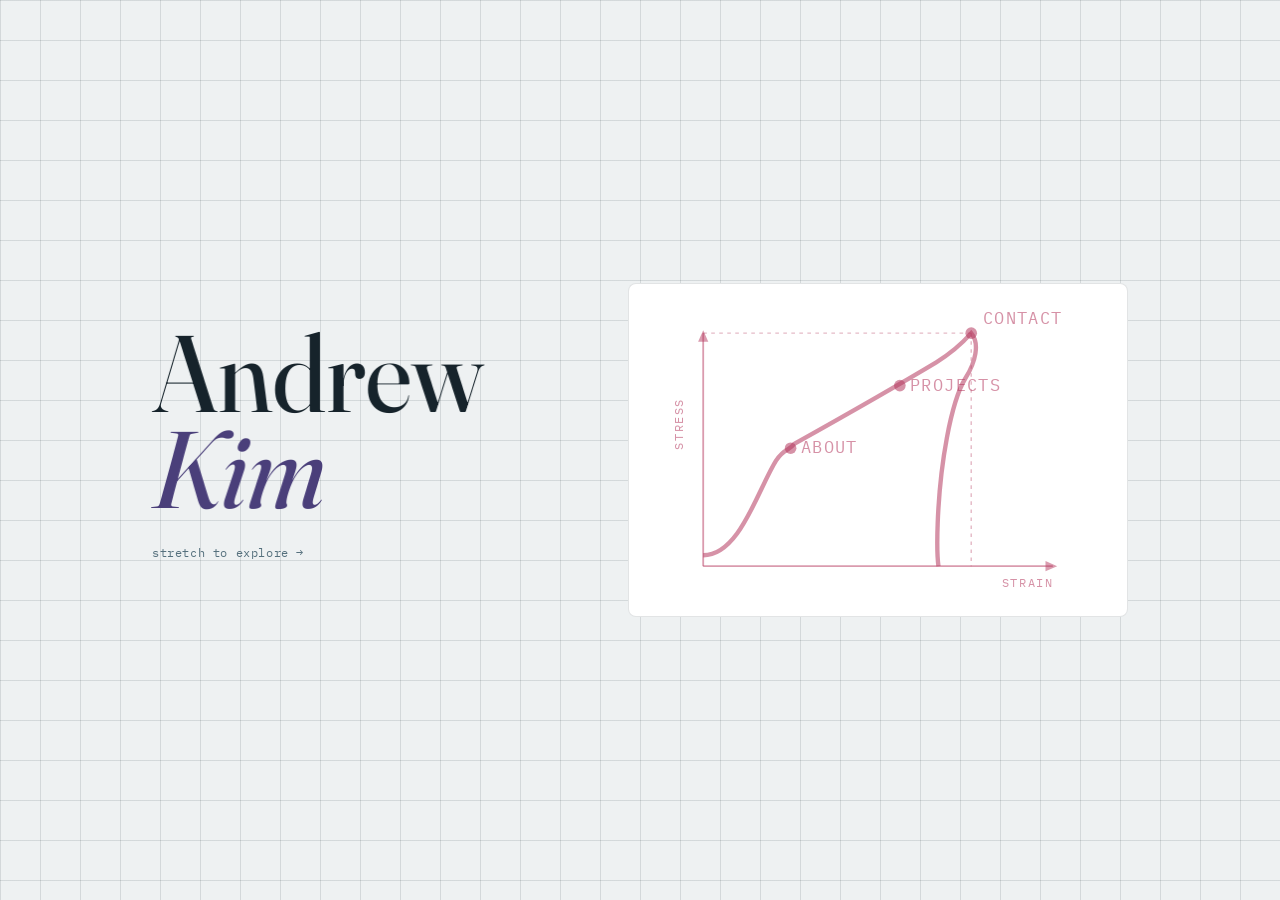
==== index.html @ 44622875 "Initial portfolio" ====
<!DOCTYPE html>
<html lang="en">
<head>
<meta charset="UTF-8">
<meta name="viewport" content="width=device-width, initial-scale=1.0">
<title>Andrew Kim — Portfolio</title>
<link rel="stylesheet" href="https://fonts.googleapis.com/css2?family=Fraunces:ital,opsz,wght@0,9..144,340..600;1,9..144,400..560&family=Public+Sans:wght@400;500;600;700&family=IBM+Plex+Mono:wght@400;500;600&display=swap">
<link rel="stylesheet" href="style.css">
</head>
<body>

<main>
  <section id="intro" class="wrap">
    <div class="hero-name">
      <div class="grip-zone" id="grip">
        <h1 id="gripText"><span class="first">Andrew</span><span class="last">Kim</span></h1>
      </div>
      <p class="pull-status" id="pullStatus">stretch to explore →</p>
      <nav class="quiet-nav" aria-label="Site navigation">
        <a href="about.html">About</a>
        <a href="projects.html">Projects</a>
        <a href="contact.html">Contact</a>
      </nav>
    </div>
    <div class="hero-graph" id="heroGraph">
      <svg id="heroCurve" class="hero-curve" viewBox="0 0 600 400" preserveAspectRatio="xMidYMid meet" aria-hidden="true">
        <!-- axis, origin at (60,360) -- this panel has its own card background now,
             so the axis doesn't need to chase the page's background grid to look right -->

        <line class="curve-axis-line" x1="60" y1="360" x2="60" y2="40"/>
        <line class="curve-axis-line" x1="60" y1="360" x2="540" y2="360"/>
        <polygon class="curve-axis-arrow" points="53,52 67,52 60,36"/>
        <polygon class="curve-axis-arrow" points="530,353 530,367 546,360"/>
        <text class="curve-axis-label" x="470" y="388">STRAIN</text>
        <text class="curve-axis-label" x="32" y="200" transform="rotate(-90 32 200)">STRESS</text>

        <line class="curve-guide-line" x1="60" y1="40" x2="428" y2="40"/>
        <line class="curve-guide-line" x1="428" y1="40" x2="428" y2="360"/>

        <path d="M60,345 C110,345 135,255 160,215 C172,197 178,202 185,192 C260,150 330,110 380,80 C398,69 412,58 428,40 C440,54 434,80 420,102 C400,135 385,220 382,300 C381,325 381,345 383,360"/>

        <g class="tick" data-dest="about.html" transform="translate(180,198)">
          <circle r="8"/><text x="14" y="7">ABOUT</text>
        </g>
        <g class="tick" data-dest="projects.html" transform="translate(330,112)">
          <circle r="8"/><text x="14" y="7">PROJECTS</text>
        </g>
        <g class="tick" data-dest="contact.html" transform="translate(428,40)">
          <circle r="8"/><text x="16" y="-12">CONTACT</text>
        </g>
      </svg>
    </div>
  </section>
</main>

<script src="script.js"></script>
</body>
</html>
---- style.css ----
:root{
  color-scheme: light;
  --paper: #eef1f2;
  --paper-raised: #ffffff;
  --ink: #16232b;
  --ink-muted: #55707d;
  --line: rgba(22,35,43,0.12);
  --line-strong: rgba(22,35,43,0.30);
  --blueprint: #2b5c8a;
  --blueprint-soft: rgba(43,92,138,0.10);
  --hema: #4a3f7a;
  --hema-soft: rgba(74,63,122,0.10);
  --eosin: #b5395f;
  --eosin-soft: rgba(181,57,95,0.10);
  --shadow: rgba(22,35,43,0.16);
  --cat-materials: #2a78d6;
  --cat-hybrid: #eb6834;
  --cat-bme: #1baf7a;
}
@media (prefers-color-scheme: dark){
  :root:not([data-theme="light"]){
    color-scheme: dark;
    --paper: #0e161d;
    --paper-raised: #16212a;
    --ink: #dfe8ea;
    --ink-muted: #93aab3;
    --line: rgba(223,232,234,0.16);
    --line-strong: rgba(223,232,234,0.32);
    --blueprint: #6fb2e0;
    --blueprint-soft: rgba(111,178,224,0.14);
    --hema: #a394e8;
    --hema-soft: rgba(163,148,232,0.14);
    --eosin: #ef85a6;
    --eosin-soft: rgba(239,133,166,0.14);
    --shadow: rgba(0,0,0,0.45);
    --cat-materials: #3987e5;
    --cat-hybrid: #d95926;
    --cat-bme: #199e70;
  }
}
:root[data-theme="dark"]{
  color-scheme: dark;
  --paper: #0e161d;
  --paper-raised: #16212a;
  --ink: #dfe8ea;
  --ink-muted: #93aab3;
  --line: rgba(223,232,234,0.16);
  --line-strong: rgba(223,232,234,0.32);
  --blueprint: #6fb2e0;
  --blueprint-soft: rgba(111,178,224,0.14);
  --hema: #a394e8;
  --hema-soft: rgba(163,148,232,0.14);
  --eosin: #ef85a6;
  --eosin-soft: rgba(239,133,166,0.14);
  --shadow: rgba(0,0,0,0.45);
  --cat-materials: #3987e5;
  --cat-hybrid: #d95926;
  --cat-bme: #199e70;
}

*{ box-sizing: border-box; }
body{
  background: var(--paper);
  color: var(--ink);
  font-family: "Public Sans", system-ui, -apple-system, sans-serif;
  font-size: 16px;
  line-height: 1.6;
  margin: 0;
  -webkit-font-smoothing: antialiased;
  background-image:
    linear-gradient(var(--line) 1px, transparent 1px),
    linear-gradient(90deg, var(--line) 1px, transparent 1px);
  background-size: 40px 40px;
}
h1,h2,h3{ font-family: "Fraunces", Georgia, serif; text-wrap: balance; margin: 0; }
em{ font-style: italic; color: var(--eosin); }
.mono{ font-family: "IBM Plex Mono", ui-monospace, monospace; }
a{ color: var(--blueprint); }
::selection{ background: var(--eosin-soft); color: var(--ink); }
:focus-visible{ outline: 2px solid var(--eosin); outline-offset: 3px; }

.wrap{ max-width: 1040px; margin: 0 auto; padding: 0 32px; }
.eyebrow{
  font-family: "IBM Plex Mono", monospace;
  font-size: 12.5px;
  letter-spacing: 0.11em;
  text-transform: uppercase;
  color: var(--ink-muted);
  display: flex; align-items: center; gap: 10px;
}
.eyebrow .tag{
  width: 7px; height: 7px; border-radius: 50%;
  background: currentColor;
}
main > section{ padding: 84px 0 96px; }

/* ---------- SITE NAV (About / Projects / Contact pages) ---------- */
.site-nav{
  display: flex; align-items: center; justify-content: space-between; flex-wrap: wrap; gap: 12px;
  max-width: 1040px; margin: 0 auto;
  padding: 36px 32px 0;
}
.site-nav-home{
  font-family: "IBM Plex Mono", monospace; font-size: 13px; letter-spacing: .06em;
  color: var(--ink); text-decoration: none; font-weight: 600;
}
.site-nav-home:hover{ color: var(--eosin); }
.site-nav-links{ display: flex; gap: 22px; }
.site-nav-links a{
  font-family: "IBM Plex Mono", monospace; font-size: 12px; letter-spacing: .06em; text-transform: uppercase;
  color: var(--ink-muted); text-decoration: none; transition: color .2s ease;
}
.site-nav-links a:hover{ color: var(--eosin); }
.site-nav-links a.active{ color: var(--eosin); font-weight: 600; }

/* ---------- HOME: name only, drag-to-navigate ---------- */
#intro{
  min-height: 100vh;
  display: flex; flex-direction: row; align-items: center; justify-content: space-between;
  flex-wrap: wrap;
  gap: 48px;
  padding: 48px 32px;
}
.hero-name{ flex: 1 1 320px; min-width: 280px; }
.hero-graph{
  flex: 0 1 500px;
  width: min(100%, 500px);
  aspect-ratio: 3 / 2;
  background: var(--paper-raised);
  border: 1px solid var(--line);
  border-radius: 8px;
  padding: 20px;
}
.hero-graph svg{ width: 100%; height: 100%; display: block; }
@keyframes graphHint{
  0%{ transform: scale(1); filter: none; }
  40%{ transform: scale(1.025); filter: drop-shadow(0 0 12px var(--eosin)); }
  100%{ transform: scale(1); filter: none; }
}
.hero-graph.hint{ animation: graphHint 1.5s ease-in-out; }
@media (max-width: 760px){
  #intro{ flex-direction: column; align-items: flex-start; justify-content: center; gap: 40px; }
  .hero-graph{ width: 100%; max-width: 420px; align-self: center; }
}

.grip-zone{
  -webkit-user-select:none; user-select:none;
  cursor: grab;
  display: block;
  touch-action: none;
}
.grip-zone:active{ cursor: grabbing; }
#gripText{
  font-family: "Fraunces", Georgia, serif;
  font-weight: 430;
  /* the name shares the row with the graph panel above 760px, so it gets a
     smaller share of viewport width there than it does full-width on mobile */
  font-size: clamp(3.8rem, 15vw, 8rem);
  line-height: 0.88;
  letter-spacing: -0.01em;
  transform-origin: left center;
  will-change: transform, letter-spacing;
}
@media (min-width: 761px){
  #gripText{ font-size: clamp(4.6rem, 8.5vw, 11rem); }
}
#gripText .first, #gripText .last{ display: block; }
#gripText .last{ font-style: italic; color: var(--hema); }

.pull-status{
  margin-top: 26px;
  min-height: 1.4em;
  display: inline-block;
  transform-origin: left center;
  font-family: "IBM Plex Mono", monospace; font-size: 12px; letter-spacing: .05em;
  color: var(--ink-muted);
}
@keyframes pullHint{
  0%{ transform: scaleX(1); text-shadow: none; color: var(--ink-muted); }
  45%{ transform: scaleX(1.06); text-shadow: 0 0 10px var(--eosin); color: var(--eosin); }
  100%{ transform: scaleX(1); text-shadow: none; color: var(--ink-muted); }
}
.pull-status.hint{ animation: pullHint 1.5s ease-in-out; }

/* the stress-strain graph is a standalone nav panel now, not background art
   hiding behind the text, so it can stay clearly visible on its own */
.hero-curve{ pointer-events: none; overflow: visible; }
.hero-curve path{ fill: none; stroke: var(--eosin); stroke-width: 6; stroke-opacity: .55; }
.hero-curve .curve-axis-line{ stroke: var(--eosin); stroke-width: 2.5; stroke-opacity: .5; fill: none; }
.hero-curve .curve-axis-arrow{ fill: var(--eosin); fill-opacity: .5; }
.hero-curve .curve-guide-line{ stroke: var(--eosin); stroke-width: 2; stroke-dasharray: 5 6; stroke-opacity: .35; fill: none; }
.hero-curve .curve-axis-label{
  font-family: "IBM Plex Mono", monospace; font-size: 16px; letter-spacing: .14em;
  fill: var(--eosin); opacity: .55;
}
.hero-curve .tick circle{ fill: var(--eosin); opacity: .55; transition: opacity .2s ease, r .2s ease; }
.hero-curve .tick text{
  font-family: "IBM Plex Mono", monospace; font-size: 24px; letter-spacing: .08em;
  fill: var(--eosin); opacity: .55; transition: opacity .2s ease;
}
.hero-curve .tick.armed circle{ opacity: 1; r: 13; }
.hero-curve .tick.armed text{ opacity: 1; font-weight: 600; }
@media (max-width: 520px){
  .hero-curve .tick text{ font-size: 19px; }
  .hero-curve .curve-axis-label{ font-size: 13px; }
}

/* keyboard/assistive-tech route to the same three pages, hidden until focused */
.quiet-nav{
  position: absolute; width: 1px; height: 1px; overflow: hidden;
  clip: rect(0,0,0,0); white-space: nowrap; margin-top: 20px;
}
.quiet-nav:focus-within{
  position: fixed; top: 16px; left: 16px; width: auto; height: auto; overflow: visible;
  clip: auto; white-space: normal;
  background: var(--paper-raised); border: 1px solid var(--line-strong); border-radius: 6px;
  padding: 10px 14px; display: flex; gap: 14px; z-index: 200;
}
.quiet-nav a{ font-family:"IBM Plex Mono", monospace; font-size: 12px; color: var(--ink); text-decoration: none; }
.quiet-nav a:hover, .quiet-nav a:focus{ color: var(--eosin); }

/* ---------- SECTION / PAGE HEADERS ---------- */
.phase-head{ margin-bottom: 36px; max-width: 640px; }
.phase-head h2{ font-size: clamp(1.7rem, 3.4vw, 2.5rem); margin-top: 8px; font-weight: 460; }
.phase-head .kicker{ color: var(--ink-muted); }

/* ---------- ABOUT ---------- */
.about-grid{ display:grid; grid-template-columns: 1.3fr 1fr; gap: 48px; align-items:start; }
.about-grid p{ margin: 0 0 16px; max-width: 60ch; }
.discipline-list{ display:flex; flex-direction:column; gap:14px; }
.discipline-row{
  background: var(--paper-raised);
  border:1px solid var(--line);
  border-left: 3px solid var(--blueprint);
  border-radius: 3px;
  padding: 14px 16px;
}
.discipline-row.alt{ border-left-color: var(--eosin); }
.discipline-row h4{ margin:0 0 4px; font-size: .95rem; font-weight:600; }
.discipline-row p{ margin:0; font-size: .88rem; color: var(--ink-muted); max-width: none; }

/* ---------- PROJECTS / CHART ---------- */
.chart-layout{ display:grid; grid-template-columns: 1.15fr 1fr; gap: 40px; align-items:start; }
.chart-card{ background: var(--paper-raised); border:1px solid var(--line); border-radius: 6px; padding: 20px 20px 14px; }
.chart-card svg{ width:100%; height:auto; display:block; overflow: visible; }
.axis-label{ font-family:"IBM Plex Mono",monospace; font-size: 10.5px; letter-spacing:.07em; fill: var(--ink-muted); text-transform: uppercase; }
.quad-label{ font-family:"IBM Plex Mono",monospace; font-size: 9.5px; letter-spacing:.06em; fill: var(--ink-muted); opacity:.55; text-transform: uppercase; }
.grid-line{ stroke: var(--line); stroke-width:1; }
.axis-line{ stroke: var(--line-strong); stroke-width:1; stroke-dasharray: 2 4; }
.pt{ cursor: pointer; }
.pt circle.halo{ fill: none; stroke-width: 2; opacity:0; transition: opacity .15s ease, r .15s ease; }
.pt:hover circle.halo, .pt.active circle.halo{ opacity: 1; }
.pt circle.core{ stroke: var(--paper-raised); stroke-width:2; transition: r .15s ease; }
.pt:hover circle.core, .pt.active circle.core{ r: 8; }
.pt text{ font-family:"IBM Plex Mono",monospace; font-size: 10px; fill: var(--ink); pointer-events:none; }
.pt.active text, .pt:hover text{ font-weight: 600; }

.legend{ display:flex; flex-wrap:wrap; gap: 14px 20px; margin-top: 16px; padding-top:14px; border-top: 1px solid var(--line); }
.legend button{
  display:flex; align-items:center; gap:7px;
  background:none; border:none; padding:0; cursor:pointer;
  font-family:"IBM Plex Mono",monospace; font-size: 11.5px; letter-spacing:.03em;
  color: var(--ink-muted);
}
.legend button.off{ opacity:.35; }
.legend .swatch{ width:10px; height:10px; border-radius:50%; flex:none; }

.detail-card{
  background: var(--paper-raised); border:1px solid var(--line); border-radius: 6px;
  padding: 24px; min-height: 100%;
}
.detail-card .tagrow{ display:flex; gap:8px; margin-bottom: 12px; flex-wrap:wrap; }
.pill{
  font-family:"IBM Plex Mono",monospace; font-size: 10.5px; letter-spacing:.05em; text-transform:uppercase;
  padding: 3px 9px; border-radius: 999px; border: 1px solid var(--line-strong); color: var(--ink-muted);
}
.pill.featured{ background: var(--eosin-soft); color: var(--eosin); border-color: var(--eosin); }
.detail-card h3{ font-size: 1.3rem; font-weight:520; margin-bottom: 10px; }
.detail-card p{ margin: 0 0 12px; color: var(--ink-muted); }
.detail-card .stat-row{ display:flex; gap: 18px; margin-top: 16px; padding-top:14px; border-top:1px solid var(--line); flex-wrap:wrap;}
.detail-card .stat{ font-family:"IBM Plex Mono",monospace; }
.detail-card .stat b{ display:block; font-size: 1.05rem; color: var(--ink); }
.detail-card .stat span{ font-size: 10.5px; color: var(--ink-muted); text-transform:uppercase; letter-spacing:.06em; }
.shot-slot{
  margin: 12px 0 16px; height: 140px; border-radius: 4px;
  border: 1.5px dashed var(--line-strong); background: var(--paper);
  display:flex; flex-direction:column; align-items:center; justify-content:center; gap:8px;
  color: var(--ink-muted);
}
.shot-slot svg{ width: 26px; height: 26px; }
.shot-slot span{ font-family:"IBM Plex Mono",monospace; font-size: 10.5px; letter-spacing:.07em; text-transform:uppercase; }
.code-link{
  display:inline-block; margin-top: 4px;
  font-family:"IBM Plex Mono",monospace; font-size: 12.5px;
  color: var(--blueprint); text-decoration:none; border-bottom: 1px solid currentColor; padding-bottom:2px;
}
.code-link:hover{ color: var(--eosin); }

/* ---------- CONTACT ---------- */
#contact{ padding-bottom: 120px; }
.contact-grid{ display:grid; grid-template-columns: 0.8fr 1.2fr; gap: 48px; align-items:start; }
.contact-links{ display:flex; flex-direction:column; gap:10px; font-family:"IBM Plex Mono",monospace; }
.contact-links a{ color: var(--ink); text-decoration:none; border-bottom: 1px solid var(--line-strong); padding-bottom:2px; width: fit-content; }
.contact-links a:hover{ color: var(--eosin); border-color: var(--eosin); }
.contact-form{ display:flex; flex-direction:column; gap: 14px; }
.contact-form label{
  display:flex; flex-direction:column; gap:6px;
  font-family:"IBM Plex Mono",monospace; font-size: 11px; letter-spacing:.06em; text-transform:uppercase; color: var(--ink-muted);
}
.contact-form input, .contact-form textarea{
  font: 14px/1.5 "Public Sans", sans-serif; color: var(--ink);
  background: var(--paper); border: 1px solid var(--line-strong); border-radius: 4px;
  padding: 9px 11px; resize: vertical;
}
.contact-form input:focus, .contact-form textarea:focus{ outline: 2px solid var(--eosin); outline-offset: 1px; border-color: var(--eosin); }
.contact-form button{
  align-self:flex-start; font-family:"IBM Plex Mono",monospace; font-size: 12px; letter-spacing:.08em; text-transform:uppercase;
  background: var(--ink); color: var(--paper); border:none; border-radius:4px; padding: 10px 20px; cursor:pointer;
}
.contact-form button:hover{ background: var(--eosin); }
.linklike{ background:none; border:none; padding:0; font: inherit; color: var(--blueprint); text-decoration:underline; cursor:pointer; }
.linklike:hover{ color: var(--eosin); }
.footnote{ margin-top: 60px; font-family:"IBM Plex Mono",monospace; font-size: 11.5px; color: var(--ink-muted); line-height:1.7; }

/* ---------- MODAL ---------- */
.modal-backdrop{
  position: fixed; inset:0; background: rgba(10,14,17,0.55);
  display:flex; align-items:center; justify-content:center; padding: 24px;
  z-index: 100; opacity:0; pointer-events:none; transition: opacity .18s ease;
}
.modal-backdrop.open{ opacity:1; pointer-events:auto; }
.modal{
  background: var(--paper-raised); border:1px solid var(--line-strong); border-radius: 6px;
  max-width: 560px; width:100%; max-height: 82vh; overflow-y:auto;
  padding: 28px 30px 24px; transform: translateY(10px); transition: transform .18s ease;
}
.modal-backdrop.open .modal{ transform: none; }
.modal-head{ display:flex; justify-content:space-between; align-items:flex-start; gap: 16px; border-bottom: 1px solid var(--line); padding-bottom:14px; margin-bottom: 16px; }
.modal-head h3{ font-size: 1.15rem; font-weight:600; font-family:"IBM Plex Mono",monospace; letter-spacing:.02em; }
.modal-head .sub{ font-size:11.5px; color: var(--ink-muted); margin-top:4px; font-family:"IBM Plex Mono",monospace; }
.modal-close{ background:none; border:1px solid var(--line-strong); border-radius:3px; width:26px; height:26px; cursor:pointer; color:var(--ink-muted); flex:none; }
.modal-close:hover{ color: var(--eosin); border-color: var(--eosin); }
.spec-table{ width:100%; border-collapse: collapse; font-size: 13.5px; }
.spec-table tr{ border-top: 1px solid var(--line); }
.spec-table tr:first-child{ border-top:none; }
.spec-table td{ padding: 9px 0; vertical-align: top; }
.spec-table td.prop{ width: 46%; color: var(--ink-muted); }
.spec-table td.prop small{ display:block; font-size:10.5px; opacity:.8; }
.spec-table td.val{ font-family:"IBM Plex Mono",monospace; font-variant-numeric: tabular-nums; text-align:right; }
.modal-foot{ margin-top:16px; padding-top:14px; border-top:1px dashed var(--line-strong); font-size:11.5px; color: var(--ink-muted); font-family:"IBM Plex Mono",monospace; }

@media (max-width: 860px){
  .about-grid, .chart-layout, .contact-grid{ grid-template-columns: 1fr; }
}
@media (max-width: 640px){
  .pt text{ display: none; }
  .chart-card{ padding: 16px 14px 12px; }
  main > section{ padding: 56px 0 64px; }
  .wrap{ padding: 0 20px; }
  .site-nav{ padding: 24px 20px 0; }
}
@media (prefers-reduced-motion: reduce){
  *{ transition-duration: .001ms !important; animation-duration: .001ms !important; }
}
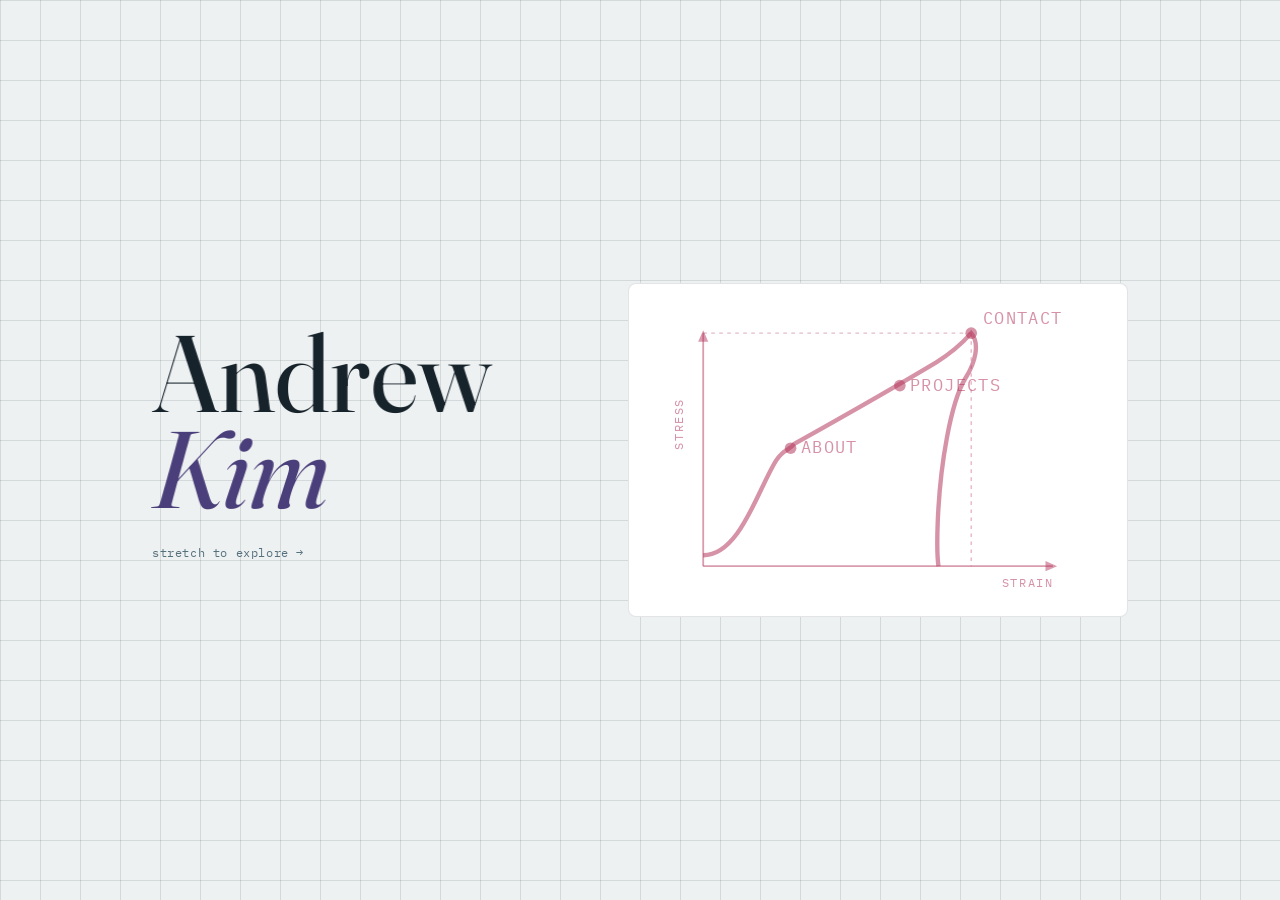
==== commit 330e5adc: "Add rubric-required pieces: this site as a listed project, AI-usage comments throughout the code, fo" ====
--- a/index.html
+++ b/index.html
@@ -1,4 +1,10 @@
 <!DOCTYPE html>
+<!--
+  AI usage note: this site (structure, styling, and interactivity) was built
+  with Claude (Anthropic) as a coding partner. See PROMPT_LOG.md and
+  README.md in the repo root for the full conversation and a summary of
+  how/why each piece was built.
+-->
 <html lang="en">
 <head>
 <meta charset="UTF-8">
--- a/style.css
+++ b/style.css
@@ -1,3 +1,7 @@
+/* AI usage note (Claude, Anthropic): layout, the color system below, and
+   most of this stylesheet were built with Claude as a coding partner --
+   see PROMPT_LOG.md in the repo root for the conversation, and script.js
+   for a more detailed note on the interactive mechanics specifically. */
 :root{
   color-scheme: light;
   --paper: #eef1f2;
@@ -92,26 +96,30 @@
   width: 7px; height: 7px; border-radius: 50%;
   background: currentColor;
 }
-main > section{ padding: 84px 0 96px; }
-
-/* ---------- SITE NAV (About / Projects / Contact pages) ---------- */
-.site-nav{
-  display: flex; align-items: center; justify-content: space-between; flex-wrap: wrap; gap: 12px;
-  max-width: 1040px; margin: 0 auto;
-  padding: 36px 32px 0;
-}
-.site-nav-home{
-  font-family: "IBM Plex Mono", monospace; font-size: 13px; letter-spacing: .06em;
-  color: var(--ink); text-decoration: none; font-weight: 600;
-}
-.site-nav-home:hover{ color: var(--eosin); }
-.site-nav-links{ display: flex; gap: 22px; }
-.site-nav-links a{
-  font-family: "IBM Plex Mono", monospace; font-size: 12px; letter-spacing: .06em; text-transform: uppercase;
-  color: var(--ink-muted); text-decoration: none; transition: color .2s ease;
-}
-.site-nav-links a:hover{ color: var(--eosin); }
-.site-nav-links a.active{ color: var(--eosin); font-weight: 600; }
+main > section{ padding: 140px 0 96px; }
+
+/* ---------- BACK LINK (About / Projects / Contact pages) ----------
+   Just a way back to the interactive pull-to-navigate home page --
+   that page is the one hub, so subpages don't cross-link each other.
+   Fixed in the corner, away from the page header, so it's never confused
+   for part of the content and never lost when scrolling. */
+.back-link{
+  position: fixed; top: 20px; left: 20px; z-index: 60;
+  display: inline-flex; align-items: center; gap: 7px;
+  font-family: "IBM Plex Mono", monospace; font-size: 13px; font-weight: 600; letter-spacing: .05em;
+  color: var(--ink); text-decoration: none;
+  background: var(--paper-raised); border: 1px solid var(--line-strong); border-radius: 999px;
+  padding: 9px 18px 9px 14px;
+  box-shadow: 0 0 0 1px var(--eosin-soft), 0 0 18px 3px var(--eosin-soft), 0 3px 10px var(--shadow);
+  transition: box-shadow .2s ease, color .2s ease, border-color .2s ease;
+}
+.back-link:hover, .back-link:focus-visible{
+  color: var(--eosin); border-color: var(--eosin);
+  box-shadow: 0 0 0 1px var(--eosin), 0 0 26px 6px var(--eosin-soft), 0 3px 10px var(--shadow);
+}
+@media (max-width: 520px){
+  .back-link{ top: 14px; left: 14px; padding: 8px 14px 8px 12px; font-size: 12px; }
+}
 
 /* ---------- HOME: name only, drag-to-navigate ---------- */
 #intro{
@@ -225,6 +233,16 @@
 .phase-head .kicker{ color: var(--ink-muted); }
 
 /* ---------- ABOUT ---------- */
+.about-top{ display:flex; align-items:center; gap:24px; margin-bottom:40px; flex-wrap:wrap; }
+.photo-slot{
+  width:132px; height:132px; border-radius:50%; flex:none;
+  border:1.5px dashed var(--line-strong); color: var(--ink-muted);
+  display:flex; flex-direction:column; align-items:center; justify-content:center; gap:6px;
+}
+.photo-slot svg{ width:28px; height:28px; }
+.photo-slot span{ font-family:"IBM Plex Mono",monospace; font-size:10.5px; letter-spacing:.07em; text-transform:uppercase; }
+.about-top h3{ font-size:1.5rem; font-weight:520; }
+.about-subtitle{ margin-top:6px; color: var(--ink-muted); font-family:"IBM Plex Mono",monospace; font-size:12.5px; letter-spacing:.03em; }
 .about-grid{ display:grid; grid-template-columns: 1.3fr 1fr; gap: 48px; align-items:start; }
 .about-grid p{ margin: 0 0 16px; max-width: 60ch; }
 .discipline-list{ display:flex; flex-direction:column; gap:14px; }
@@ -252,8 +270,15 @@
 .pt:hover circle.halo, .pt.active circle.halo{ opacity: 1; }
 .pt circle.core{ stroke: var(--paper-raised); stroke-width:2; transition: r .15s ease; }
 .pt:hover circle.core, .pt.active circle.core{ r: 8; }
-.pt text{ font-family:"IBM Plex Mono",monospace; font-size: 10px; fill: var(--ink); pointer-events:none; }
-.pt.active text, .pt:hover text{ font-weight: 600; }
+.pt text{
+  font-family:"IBM Plex Mono",monospace; font-size: 10px; fill: var(--ink); pointer-events:none;
+  opacity: 0; transition: opacity .15s ease;
+}
+.pt.active text, .pt:hover text, .pt:focus-visible text{ opacity: 1; font-weight: 600; }
+.chart-hint{
+  margin: 0 0 12px; font-family:"IBM Plex Mono",monospace; font-size: 11.5px; letter-spacing:.03em;
+  color: var(--ink-muted);
+}
 
 .legend{ display:flex; flex-wrap:wrap; gap: 14px 20px; margin-top: 16px; padding-top:14px; border-top: 1px solid var(--line); }
 .legend button{
@@ -289,6 +314,34 @@
 }
 .shot-slot svg{ width: 26px; height: 26px; }
 .shot-slot span{ font-family:"IBM Plex Mono",monospace; font-size: 10.5px; letter-spacing:.07em; text-transform:uppercase; }
+/* one photo at a time, swipe (or drag) to see the next -- native scroll-snap,
+   so it works as a real swipe gesture on touch with no JS required */
+.photo-strip{
+  display:flex; gap:0; margin: 12px 0 4px;
+  overflow-x:auto; scroll-snap-type:x mandatory; -webkit-overflow-scrolling:touch;
+  border-radius:6px; scrollbar-width:none;
+}
+.photo-strip::-webkit-scrollbar{ display:none; }
+.photo-strip figure{ margin:0; flex:0 0 100%; scroll-snap-align:start; }
+.photo-strip img{
+  width:100%; height:220px; object-fit:cover; border-radius:6px; border:1px solid var(--line);
+  display:block; background: var(--paper);
+}
+.photo-strip figcaption{
+  margin-top:6px; font-family:"IBM Plex Mono",monospace; font-size:10.5px; color: var(--ink-muted); line-height:1.35;
+}
+.photo-hint{
+  margin: 0 0 16px; font-family:"IBM Plex Mono",monospace; font-size:10.5px; color: var(--ink-muted);
+}
+@media (max-width: 520px){
+  .photo-strip img{ height:190px; }
+}
+.meta-project{ margin-top:40px; max-width:none; border-left:3px solid var(--eosin); min-height:0; }
+.photo-credit{
+  display:inline-block; margin: 0 0 16px; font-family:"IBM Plex Mono",monospace; font-size: 10.5px;
+  color: var(--ink-muted); text-decoration:none; border-bottom:1px solid var(--line-strong); padding-bottom:1px;
+}
+.photo-credit:hover{ color: var(--eosin); border-color: var(--eosin); }
 .code-link{
   display:inline-block; margin-top: 4px;
   font-family:"IBM Plex Mono",monospace; font-size: 12.5px;
@@ -353,11 +406,9 @@
   .about-grid, .chart-layout, .contact-grid{ grid-template-columns: 1fr; }
 }
 @media (max-width: 640px){
-  .pt text{ display: none; }
   .chart-card{ padding: 16px 14px 12px; }
-  main > section{ padding: 56px 0 64px; }
+  main > section{ padding: 104px 0 64px; }
   .wrap{ padding: 0 20px; }
-  .site-nav{ padding: 24px 20px 0; }
 }
 @media (prefers-reduced-motion: reduce){
   *{ transition-duration: .001ms !important; animation-duration: .001ms !important; }
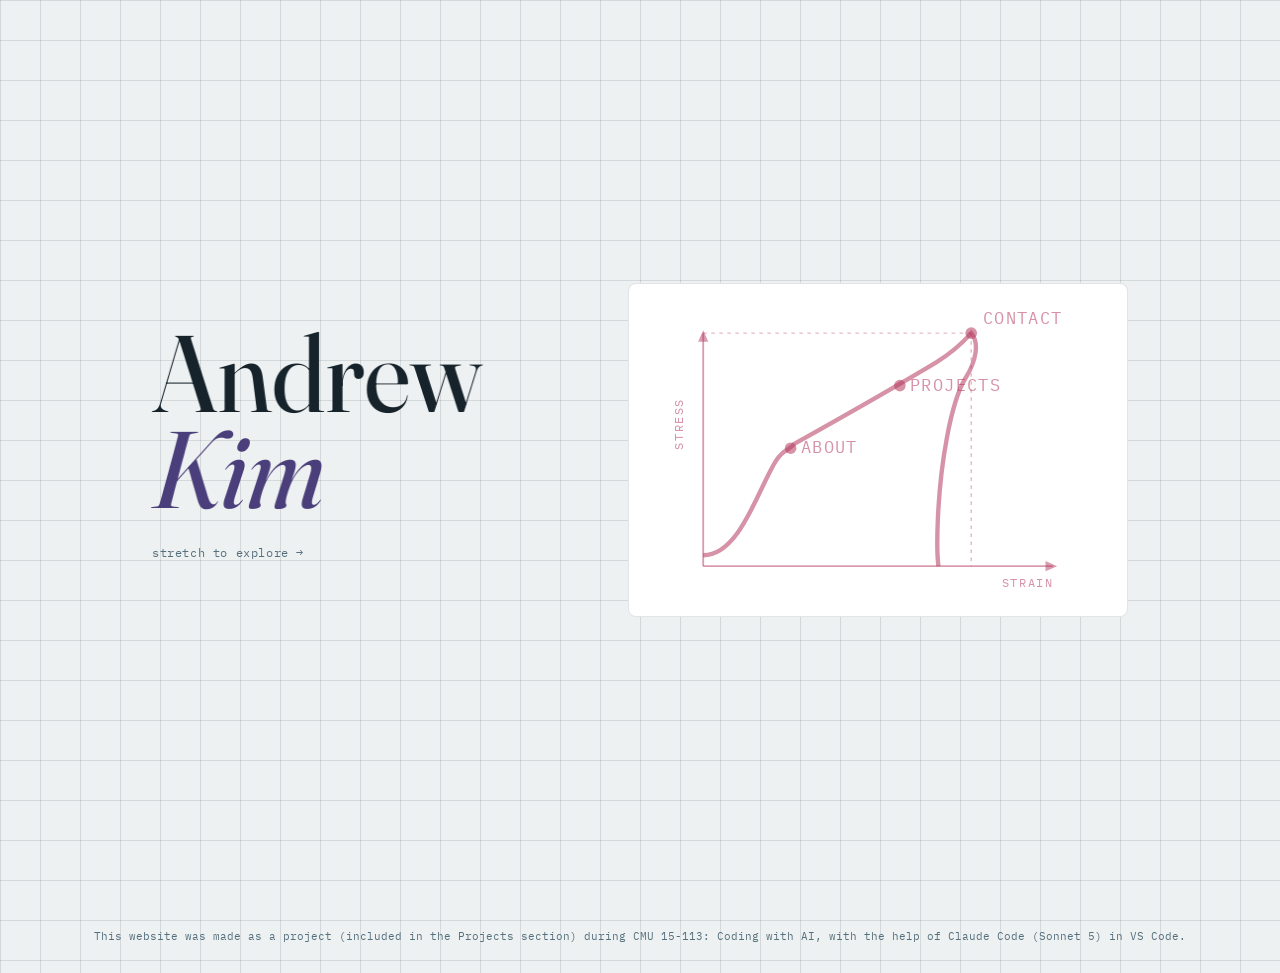
==== commit a31ae668: "Add CMU 15-113 course attribution footer to every page Co-Authored-By: Claude Sonnet 5 <noreply@anth" ====
--- a/index.html
+++ b/index.html
@@ -59,6 +59,8 @@
   </section>
 </main>
 
+<footer class="site-credit">This website was made as a project (included in the Projects section) during CMU 15-113: Coding with AI, with the help of Claude Code (Sonnet 5) in VS Code.</footer>
+
 <script src="script.js"></script>
 </body>
 </html>
--- a/style.css
+++ b/style.css
@@ -234,13 +234,10 @@
 
 /* ---------- ABOUT ---------- */
 .about-top{ display:flex; align-items:center; gap:24px; margin-bottom:40px; flex-wrap:wrap; }
-.photo-slot{
+.photo{
   width:132px; height:132px; border-radius:50%; flex:none;
-  border:1.5px dashed var(--line-strong); color: var(--ink-muted);
-  display:flex; flex-direction:column; align-items:center; justify-content:center; gap:6px;
-}
-.photo-slot svg{ width:28px; height:28px; }
-.photo-slot span{ font-family:"IBM Plex Mono",monospace; font-size:10.5px; letter-spacing:.07em; text-transform:uppercase; }
+  object-fit:cover; border:1px solid var(--line);
+}
 .about-top h3{ font-size:1.5rem; font-weight:520; }
 .about-subtitle{ margin-top:6px; color: var(--ink-muted); font-family:"IBM Plex Mono",monospace; font-size:12.5px; letter-spacing:.03em; }
 .about-grid{ display:grid; grid-template-columns: 1.3fr 1fr; gap: 48px; align-items:start; }
@@ -375,6 +372,13 @@
 .linklike:hover{ color: var(--eosin); }
 .footnote{ margin-top: 60px; font-family:"IBM Plex Mono",monospace; font-size: 11.5px; color: var(--ink-muted); line-height:1.7; }
 
+.site-credit{
+  font-family:"IBM Plex Mono",monospace; font-size: 10.5px; color: var(--ink-muted);
+  text-align:center; line-height:1.6; padding: 28px 20px;
+}
+.site-credit a{ color: inherit; text-decoration: underline; }
+.site-credit a:hover{ color: var(--eosin); }
+
 /* ---------- MODAL ---------- */
 .modal-backdrop{
   position: fixed; inset:0; background: rgba(10,14,17,0.55);
